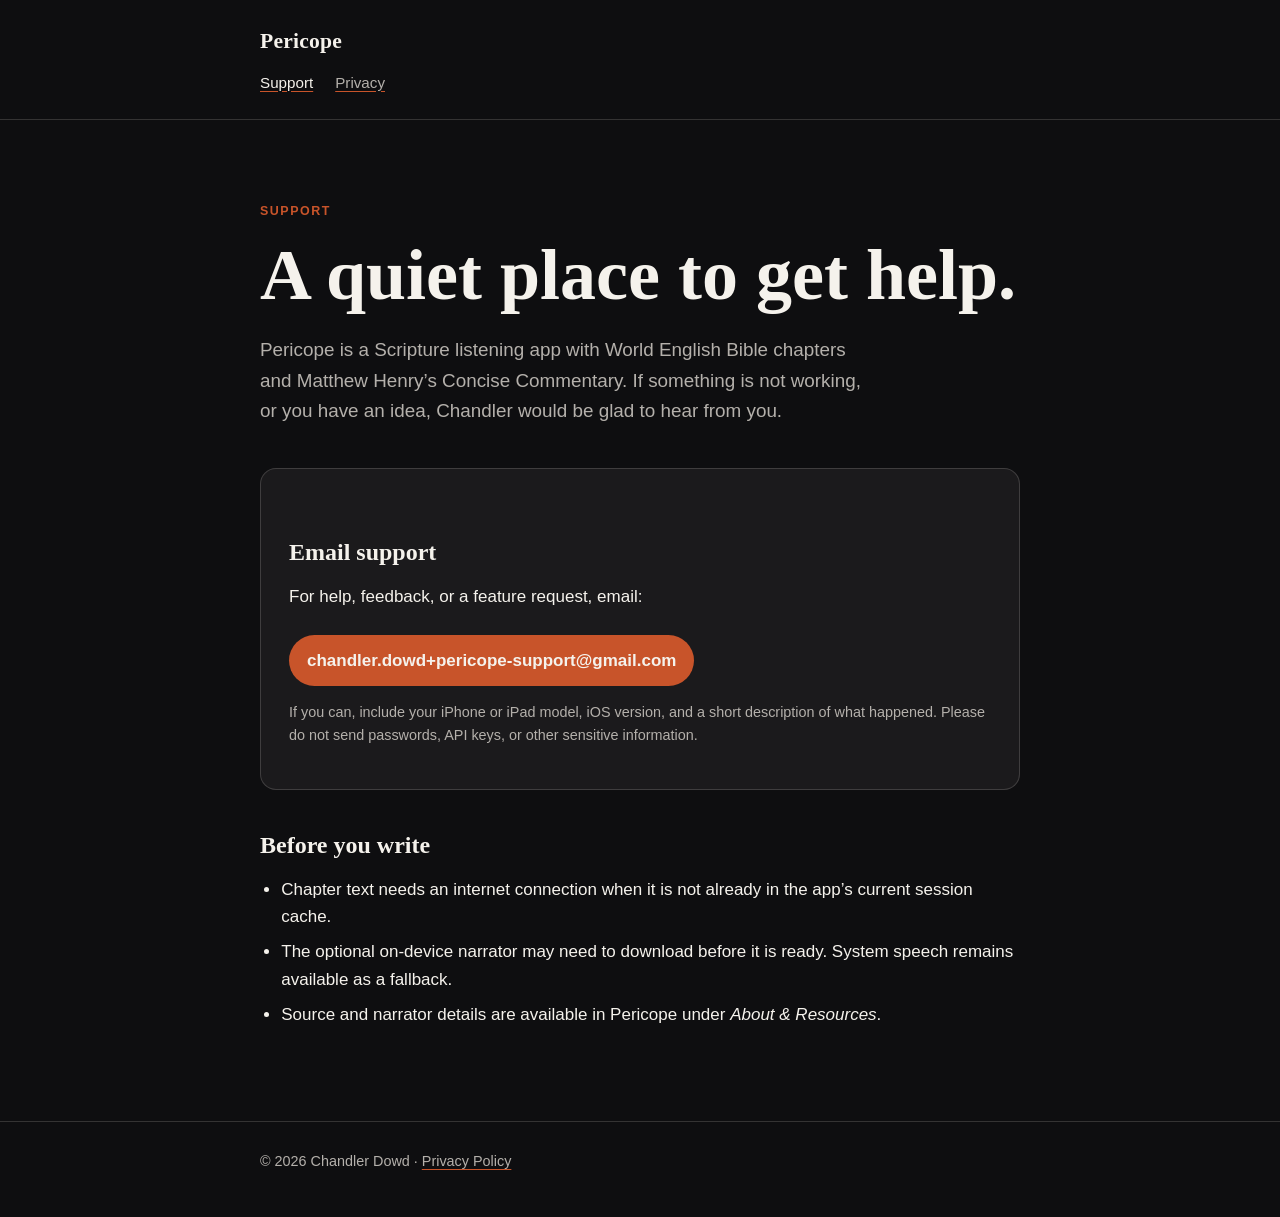
==== index.html @ 82da0e1d "Add privacy and support pages" ====
<!doctype html>
<html lang="en">
<head>
    <meta charset="utf-8">
    <meta name="viewport" content="width=device-width, initial-scale=1">
    <meta name="description" content="Support and feedback for Pericope.">
    <title>Pericope Support</title>
    <link rel="stylesheet" href="styles.css">
</head>
<body>
    <header>
        <div class="wrap">
            <a class="brand" href="index.html">Pericope</a>
            <nav aria-label="Primary navigation">
                <a href="index.html" aria-current="page">Support</a>
                <a href="privacy.html">Privacy</a>
            </nav>
        </div>
    </header>
    <main class="wrap">
        <p class="eyebrow">Support</p>
        <h1>A quiet place to get help.</h1>
        <p class="lede">Pericope is a Scripture listening app with World English Bible chapters and Matthew Henry’s Concise Commentary. If something is not working, or you have an idea, Chandler would be glad to hear from you.</p>
        <section class="card" aria-labelledby="email-heading">
            <h2 id="email-heading">Email support</h2>
            <p>For help, feedback, or a feature request, email:</p>
            <a class="button" href="mailto:chandler.dowd+pericope-support@gmail.com?subject=Pericope%20Support">chandler.dowd+pericope-support@gmail.com</a>
            <p class="small">If you can, include your iPhone or iPad model, iOS version, and a short description of what happened. Please do not send passwords, API keys, or other sensitive information.</p>
        </section>
        <h2>Before you write</h2>
        <ul>
            <li>Chapter text needs an internet connection when it is not already in the app’s current session cache.</li>
            <li>The optional on-device narrator may need to download before it is ready. System speech remains available as a fallback.</li>
            <li>Source and narrator details are available in Pericope under <em>About &amp; Resources</em>.</li>
        </ul>
    </main>
    <footer>
        <div class="wrap">© 2026 Chandler Dowd · <a href="privacy.html">Privacy Policy</a></div>
    </footer>
</body>
</html>
---- styles.css ----
:root {
    color-scheme: dark;
    --background: #0e0e10;
    --surface: #1b1a1c;
    --text: #f5f2ec;
    --muted: #b4b0ab;
    --accent: #c8542a;
    --line: rgba(245, 242, 236, 0.16);
}

* { box-sizing: border-box; }

body {
    margin: 0;
    min-width: 320px;
    background: var(--background);
    color: var(--text);
    font-family: -apple-system, BlinkMacSystemFont, "SF Pro Text", "Helvetica Neue", sans-serif;
    font-size: 17px;
    line-height: 1.6;
}

a { color: inherit; text-decoration-color: var(--accent); text-underline-offset: 0.18em; }
a:hover { color: #fff; }

.wrap { width: min(100% - 40px, 760px); margin: 0 auto; }

header {
    border-bottom: 1px solid var(--line);
    padding: 24px 0;
}

.brand {
    color: var(--text);
    font-family: Georgia, "Times New Roman", serif;
    font-size: 1.35rem;
    font-weight: 700;
    letter-spacing: 0.01em;
    text-decoration: none;
}

nav { display: flex; gap: 22px; margin-top: 12px; font-size: 0.95rem; }
nav a { color: var(--muted); }
nav a[aria-current="page"] { color: var(--text); }

main { padding: 70px 0 76px; }

.eyebrow {
    color: var(--accent);
    font-size: 0.78rem;
    font-weight: 700;
    letter-spacing: 0.12em;
    text-transform: uppercase;
}

h1, h2 {
    font-family: Georgia, "Times New Roman", serif;
    line-height: 1.12;
}

h1 { font-size: clamp(2.45rem, 8vw, 4.5rem); margin: 12px 0 20px; }
h2 { font-size: 1.5rem; margin: 42px 0 10px; }

.lede { color: var(--muted); font-size: 1.18rem; max-width: 620px; }

.card {
    margin-top: 42px;
    padding: 28px;
    border: 1px solid var(--line);
    border-radius: 16px;
    background: var(--surface);
}

.button {
    display: inline-block;
    margin-top: 8px;
    padding: 12px 18px;
    border-radius: 999px;
    background: var(--accent);
    color: var(--text);
    font-weight: 700;
    text-decoration: none;
}

ul { padding-left: 1.25em; }
li + li { margin-top: 8px; }

.small, footer { color: var(--muted); font-size: 0.9rem; }
footer { border-top: 1px solid var(--line); padding: 28px 0 44px; }

@media (max-width: 520px) {
    .wrap { width: min(100% - 32px, 760px); }
    main { padding-top: 54px; }
    .card { padding: 22px; }
}
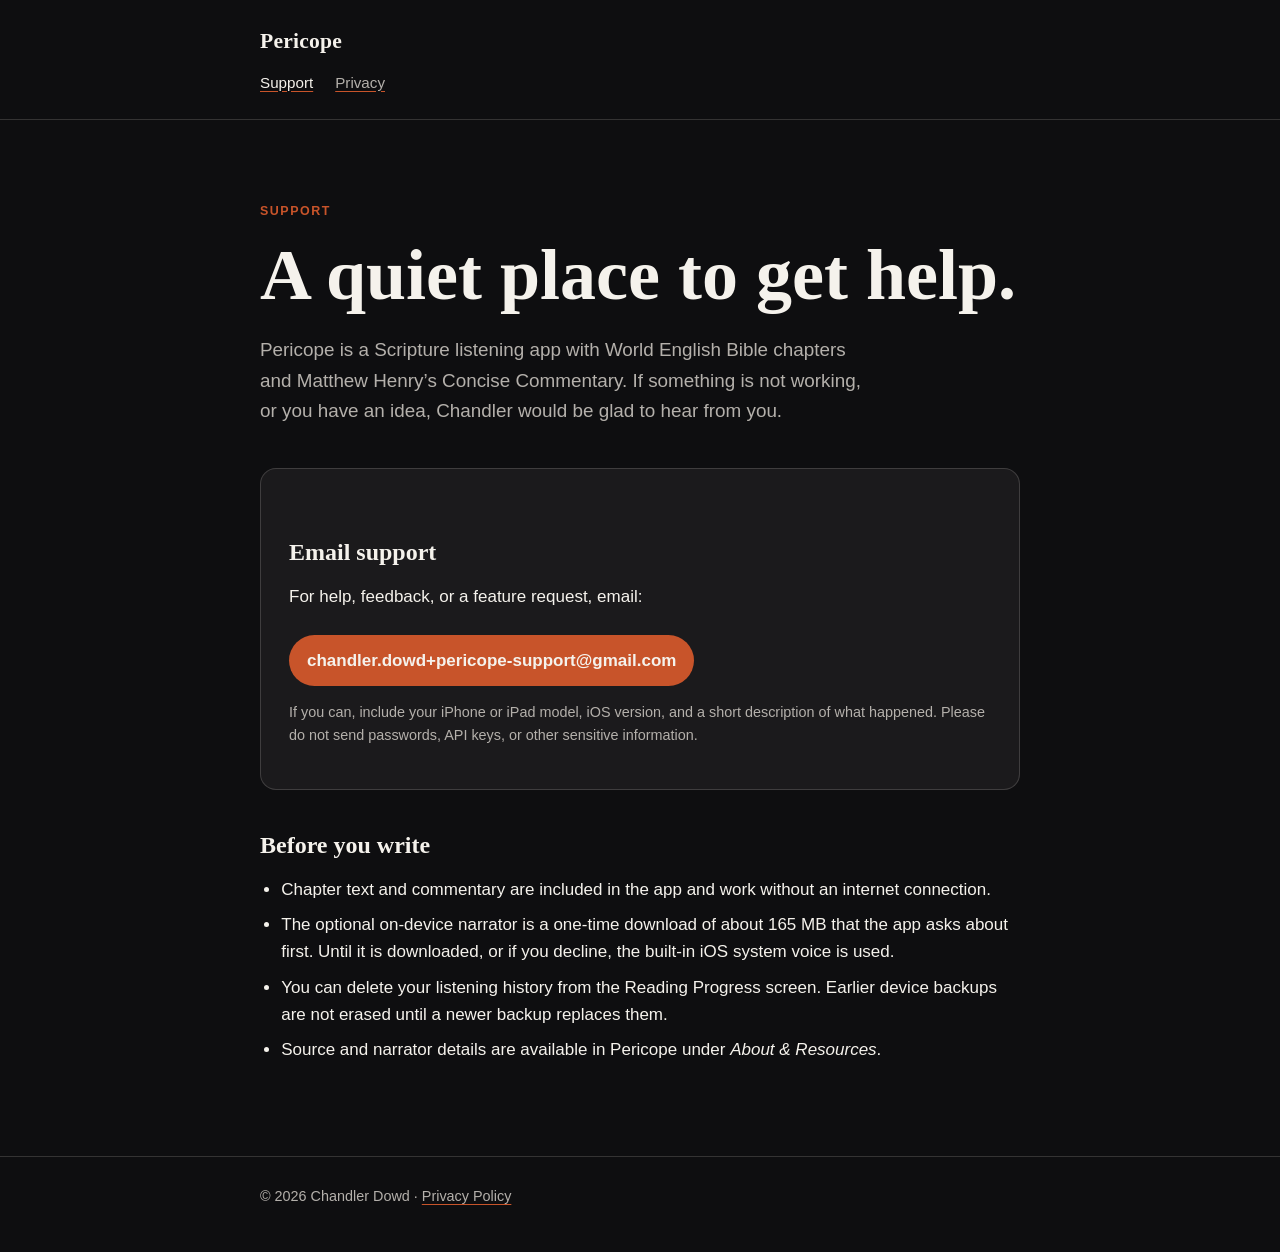
==== commit a323c940: "Update privacy policy and support page for the first beta Co-Authored-By: Claude Sonnet 5.5 <noreply" ====
--- a/index.html
+++ b/index.html
@@ -29,8 +29,9 @@
         </section>
         <h2>Before you write</h2>
         <ul>
-            <li>Chapter text needs an internet connection when it is not already in the app’s current session cache.</li>
-            <li>The optional on-device narrator may need to download before it is ready. System speech remains available as a fallback.</li>
+            <li>Chapter text and commentary are included in the app and work without an internet connection.</li>
+            <li>The optional on-device narrator is a one-time download of about 165 MB that the app asks about first. Until it is downloaded, or if you decline, the built-in iOS system voice is used.</li>
+            <li>You can delete your listening history from the Reading Progress screen. Earlier device backups are not erased until a newer backup replaces them.</li>
             <li>Source and narrator details are available in Pericope under <em>About &amp; Resources</em>.</li>
         </ul>
     </main>
